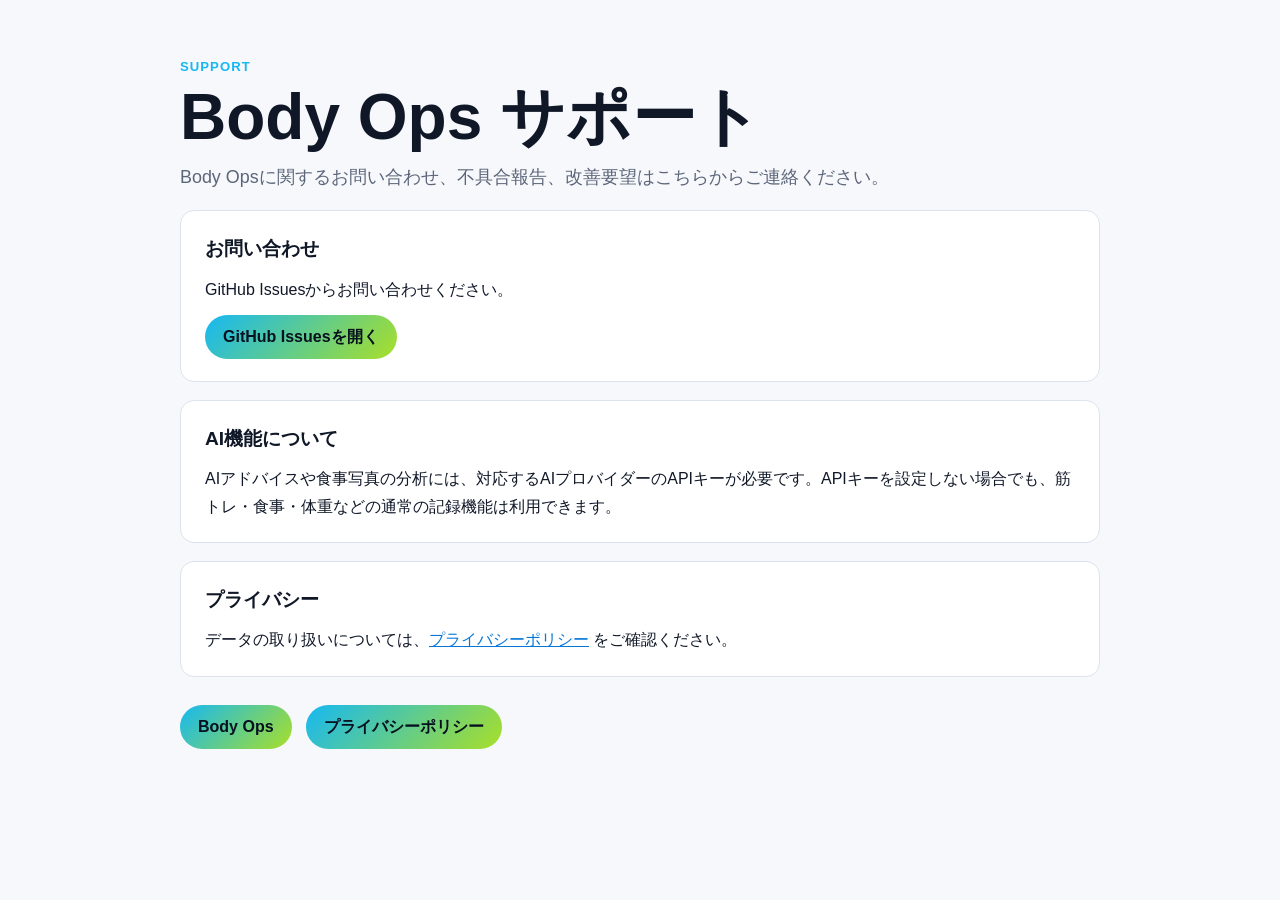
==== docs/support.html @ ed213e7b "Prepare Body Ops for App Store submission" ====
<!doctype html>
<html lang="ja">
<head>
  <meta charset="utf-8">
  <meta name="viewport" content="width=device-width, initial-scale=1">
  <title>Body Ops サポート</title>
  <link rel="stylesheet" href="./styles.css">
</head>
<body>
  <main class="page">
    <p class="eyebrow">Support</p>
    <h1>Body Ops サポート</h1>
    <p class="lead">Body Opsに関するお問い合わせ、不具合報告、改善要望はこちらからご連絡ください。</p>

    <section class="content">
      <h2>お問い合わせ</h2>
      <p>GitHub Issuesからお問い合わせください。</p>
      <p><a class="button" href="https://github.com/planethunter555/BodyOps/issues">GitHub Issuesを開く</a></p>
    </section>

    <section class="content">
      <h2>AI機能について</h2>
      <p>AIアドバイスや食事写真の分析には、対応するAIプロバイダーのAPIキーが必要です。APIキーを設定しない場合でも、筋トレ・食事・体重などの通常の記録機能は利用できます。</p>
    </section>

    <section class="content">
      <h2>プライバシー</h2>
      <p>データの取り扱いについては、<a href="./privacy.html">プライバシーポリシー</a> をご確認ください。</p>
    </section>

    <nav class="links" aria-label="Body Ops links">
      <a href="./index.html">Body Ops</a>
      <a href="./privacy.html">プライバシーポリシー</a>
    </nav>
  </main>
</body>
</html>
---- docs/styles.css ----
:root {
  color-scheme: light dark;
  --bg: #f7f8fb;
  --text: #101828;
  --muted: #5c667a;
  --panel: #ffffff;
  --line: #dde3ee;
  --accent: #16b8f3;
  --accent-2: #a9df28;
}

@media (prefers-color-scheme: dark) {
  :root {
    --bg: #07111f;
    --text: #f5f8ff;
    --muted: #a9b4c7;
    --panel: #0d1a2a;
    --line: #23344d;
  }
}

* {
  box-sizing: border-box;
}

body {
  margin: 0;
  background: var(--bg);
  color: var(--text);
  font-family: -apple-system, BlinkMacSystemFont, "Helvetica Neue", "Hiragino Sans", "Yu Gothic", sans-serif;
  line-height: 1.7;
}

a {
  color: #0677d8;
}

.page {
  width: min(920px, calc(100% - 32px));
  margin: 0 auto;
  padding: 56px 0;
}

.hero {
  display: grid;
  grid-template-columns: 132px 1fr;
  gap: 28px;
  align-items: center;
  margin-bottom: 32px;
}

.icon-wrap {
  width: 132px;
  height: 132px;
  border-radius: 30px;
  overflow: hidden;
  box-shadow: 0 18px 44px rgba(0, 26, 60, 0.2);
}

.icon-wrap img {
  width: 100%;
  height: 100%;
  display: block;
}

.eyebrow {
  margin: 0 0 6px;
  color: var(--accent);
  font-size: 0.82rem;
  font-weight: 700;
  letter-spacing: 0.08em;
  text-transform: uppercase;
}

h1 {
  margin: 0 0 10px;
  font-size: clamp(2.1rem, 5vw, 4rem);
  line-height: 1.05;
}

h2 {
  margin: 0 0 10px;
  font-size: 1.2rem;
}

.lead {
  margin: 0;
  color: var(--muted);
  font-size: 1.12rem;
}

.updated {
  margin: -4px 0 28px;
  color: var(--muted);
}

.content {
  margin: 18px 0;
  padding: 22px 24px;
  background: var(--panel);
  border: 1px solid var(--line);
  border-radius: 14px;
}

.content p,
.content ul {
  margin: 0;
}

.content p + p {
  margin-top: 12px;
}

ul {
  padding-left: 1.3em;
}

.links {
  display: flex;
  flex-wrap: wrap;
  gap: 14px;
  margin-top: 28px;
}

.links a,
.button {
  display: inline-flex;
  align-items: center;
  min-height: 44px;
  padding: 0 18px;
  border-radius: 999px;
  background: linear-gradient(135deg, var(--accent), var(--accent-2));
  color: #06111f;
  font-weight: 700;
  text-decoration: none;
}

@media (max-width: 620px) {
  .page {
    padding: 34px 0;
  }

  .hero {
    grid-template-columns: 88px 1fr;
    gap: 18px;
  }

  .icon-wrap {
    width: 88px;
    height: 88px;
    border-radius: 20px;
  }
}
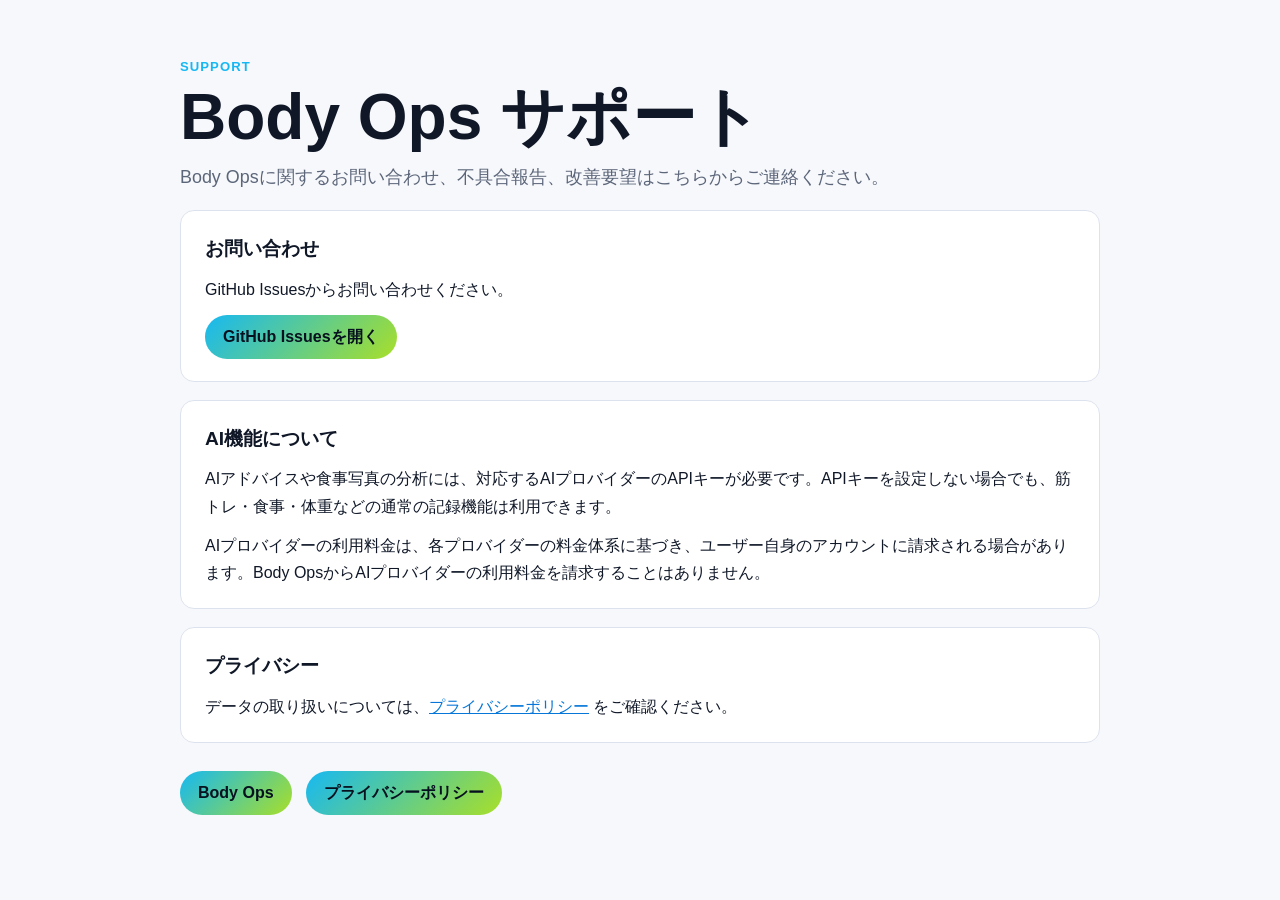
==== commit a2c2653d: "Clarify AI provider billing" ====
--- a/docs/support.html
+++ b/docs/support.html
@@ -21,6 +21,7 @@
     <section class="content">
       <h2>AI機能について</h2>
       <p>AIアドバイスや食事写真の分析には、対応するAIプロバイダーのAPIキーが必要です。APIキーを設定しない場合でも、筋トレ・食事・体重などの通常の記録機能は利用できます。</p>
+      <p>AIプロバイダーの利用料金は、各プロバイダーの料金体系に基づき、ユーザー自身のアカウントに請求される場合があります。Body OpsからAIプロバイダーの利用料金を請求することはありません。</p>
     </section>
 
     <section class="content">
